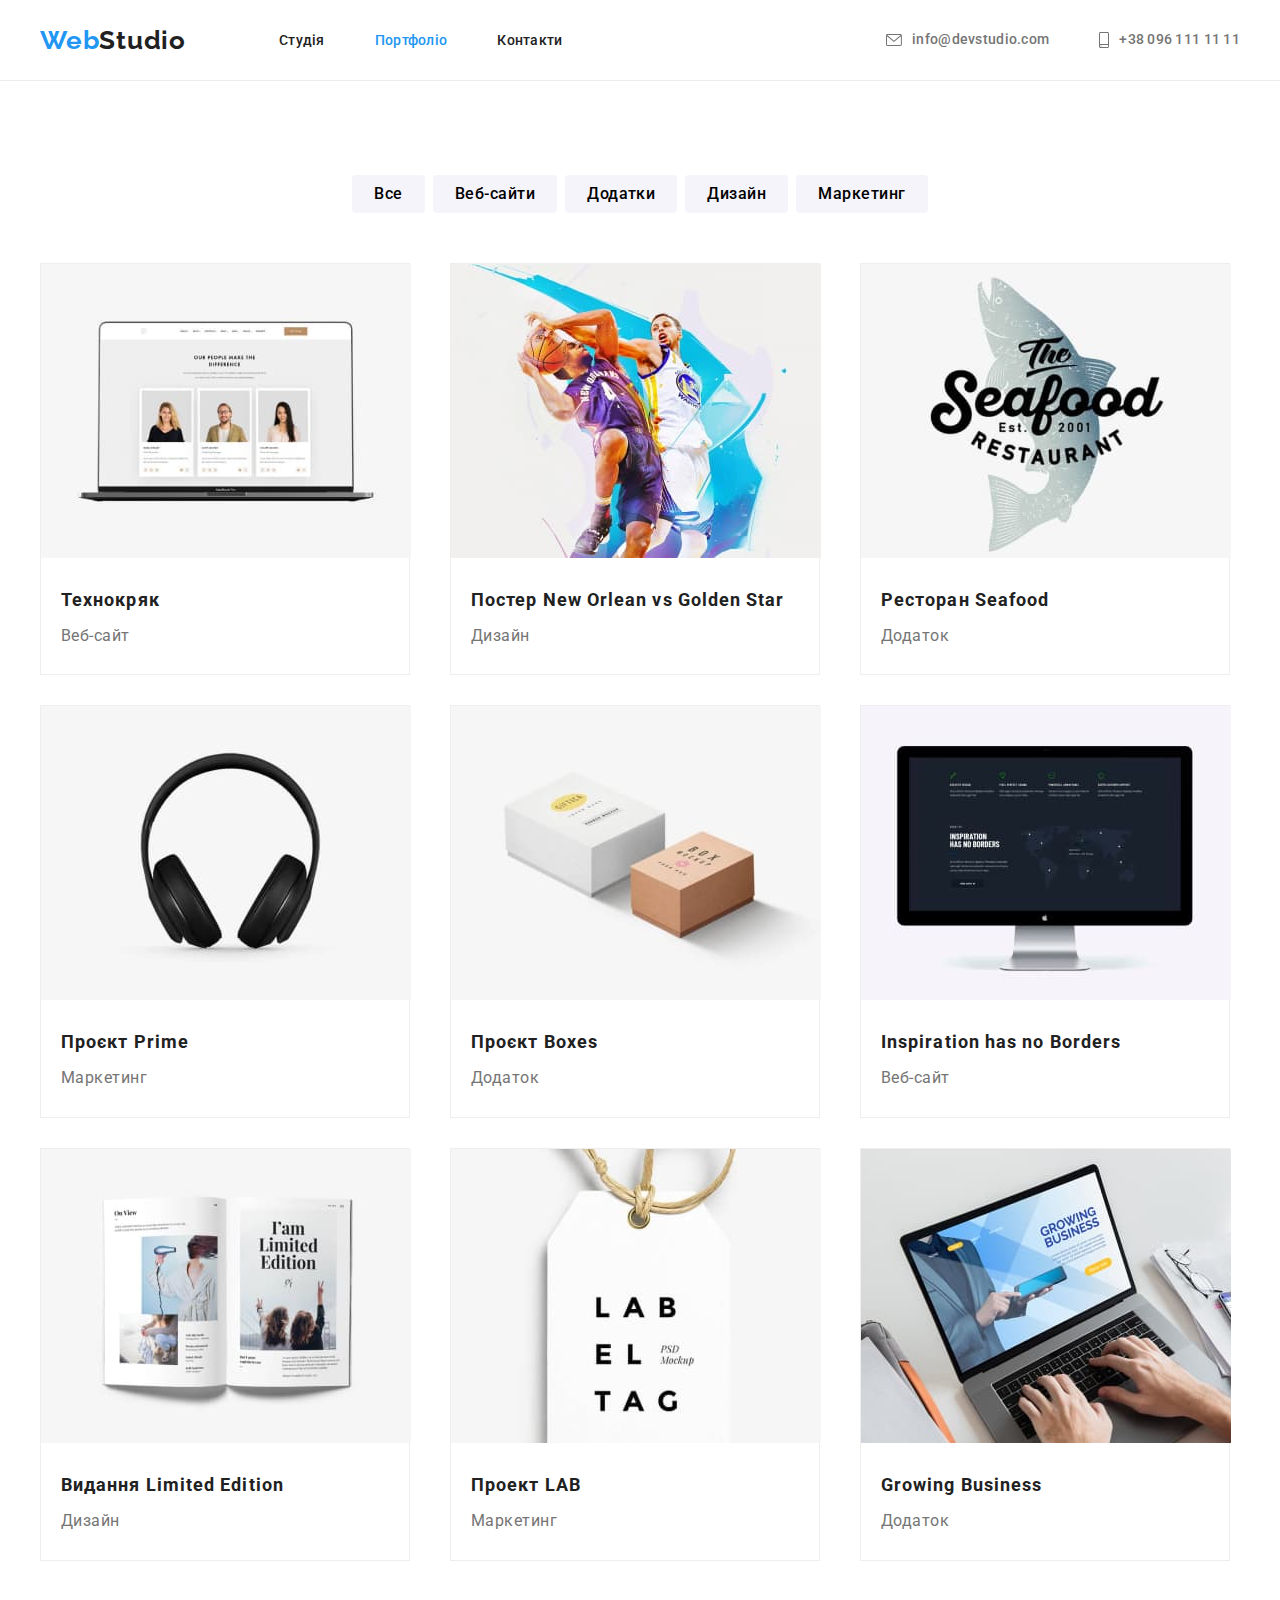
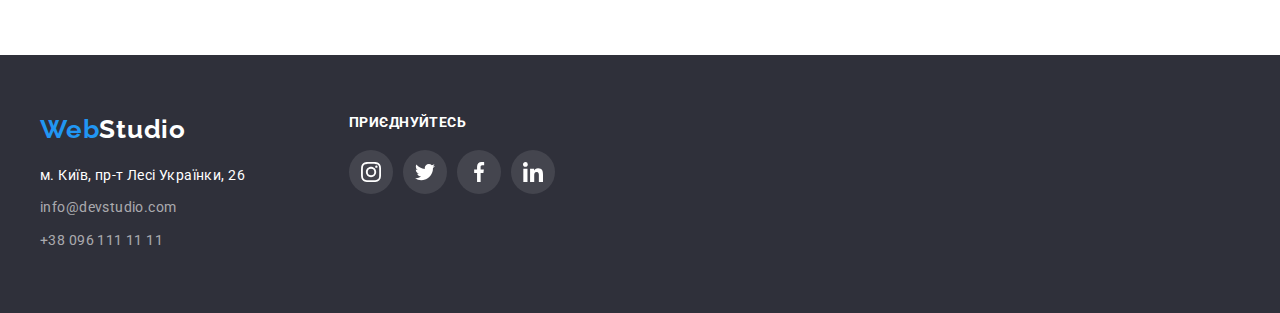
==== portfolio.html @ 3f1c40d0 "Initial commit" ====
<!DOCTYPE html>
<html lang="en">
  <head>
    <meta charset="UTF-8" />
    <meta http-equiv="X-UA-Compatible" content="IE=edge" />
    <meta name="viewport" content="width=device-width, initial-scale=1.0" />
    <link href="/css/styles.css" rel="stylesheet" />

    <title>HTML+CSS Bootcamp</title>

    <link
      rel="stylesheet"
      href="https://cdnjs.cloudflare.com/ajax/libs/modern-normalize/1.0.0/modern-normalize.min.css"
    />

    <link href="/css/styles.css" rel="stylesheet" />
  </head>
  <body>
    <header class="header">
      <div class="container navbar">
        <a href="/" class="logo"><span>Web</span>Studio</a>

        <nav>
          <ul class="nav-list">
            <li class="nav-item">
              <a href="/" class="nav-link">Студія</a>
            </li>
            <li class="nav-item">
              <a href="/portfolio.html" class="nav-link active">Портфоліо</a>
            </li>
            <li class="nav-item">
              <a href="#" class="nav-link">Контакти</a>
            </li>
          </ul>
        </nav>

        <div class="contacts">
          <a href="mailto:info@devstudio.com" class="contacts-link">
            <svg width="16" height="12" class="contacts-icon">
              <use href="/images/icons.svg#icon-envelope"></use>
            </svg>
            info@devstudio.com
          </a>
          <a href="tel:+380961111111" class="contacts-link">
            <svg width="10" height="16" class="contacts-icon">
              <use href="/images/icons.svg#icon-smartphone"></use>
            </svg>
            +38 096 111 11 11
          </a>
        </div>
      </div>
    </header>

    <main>
      <section class="portfolio section">
        <div class="container">
          <ul class="controls-list">
            <li class="controls-item">
              <button class="btn btn-secondary">Все</button>
            </li>
            <li class="controls-item">
              <button class="btn btn-secondary">Веб-сайти</button>
            </li>
            <li class="controls-item">
              <button class="btn btn-secondary">Додатки</button>
            </li>
            <li class="controls-item">
              <button class="btn btn-secondary">Дизайн</button>
            </li>
            <li class="controls-item">
              <button class="btn btn-secondary">Маркетинг</button>
            </li>
          </ul>

          <ul class="project-list">
            <li class="project-item">
              <a href="#" class="project-link">
                <figure>
                  <img
                    src="images/project-01.jpg"
                    alt="Project image"
                    width="370"
                    height="294"
                  />
                  <figcaption>
                    <p class="project-name">Технокряк</p>
                    <p class="project-type">Веб-сайт</p>
                  </figcaption>
                </figure>
              </a>
            </li>
            <li class="project-item">
              <a href="#" class="project-link">
                <figure>
                  <img
                    src="images/project-02.jpg"
                    alt="Project image"
                    width="370"
                    height="294"
                  />
                  <figcaption>
                    <p class="project-name">Постер New Orlean vs Golden Star</p>
                    <p class="project-type">Дизайн</p>
                  </figcaption>
                </figure>
              </a>
            </li>
            <li class="project-item">
              <a href="#" class="project-link">
                <figure>
                  <img
                    src="images/project-03.jpg"
                    alt="Project image"
                    width="370"
                    height="294"
                  />
                  <figcaption>
                    <p class="project-name">Ресторан Seafood</p>
                    <p class="project-type">Додаток</p>
                  </figcaption>
                </figure>
              </a>
            </li>
            <li class="project-item">
              <a href="#" class="project-link">
                <figure>
                  <img
                    src="images/project-04.jpg"
                    alt="Project image"
                    width="370"
                    height="294"
                  />
                  <figcaption>
                    <p class="project-name">Проєкт Prime</p>
                    <p class="project-type">Маркетинг</p>
                  </figcaption>
                </figure>
              </a>
            </li>
            <li class="project-item">
              <a href="#" class="project-link">
                <figure>
                  <img
                    src="images/project-05.jpg"
                    alt="Project image"
                    width="370"
                    height="294"
                  />
                  <figcaption>
                    <p class="project-name">Проєкт Boxes</p>
                    <p class="project-type">Додаток</p>
                  </figcaption>
                </figure>
              </a>
            </li>
            <li class="project-item">
              <a href="#" class="project-link">
                <figure>
                  <img
                    src="images/project-06.jpg"
                    alt="Project image"
                    width="370"
                    height="294"
                  />
                  <figcaption>
                    <p class="project-name">Inspiration has no Borders</p>
                    <p class="project-type">Веб-сайт</p>
                  </figcaption>
                </figure>
              </a>
            </li>
            <li class="project-item">
              <a href="#" class="project-link">
                <figure>
                  <img
                    src="images/project-07.jpg"
                    alt="Project image"
                    width="370"
                    height="294"
                  />
                  <figcaption>
                    <p class="project-name">Видання Limited Edition</p>
                    <p class="project-type">Дизайн</p>
                  </figcaption>
                </figure>
              </a>
            </li>
            <li class="project-item">
              <a href="#" class="project-link">
                <figure>
                  <img
                    src="images/project-08.jpg"
                    alt="Project image"
                    width="370"
                    height="294"
                  />
                  <figcaption>
                    <p class="project-name">Проект LAB</p>
                    <p class="project-type">Маркетинг</p>
                  </figcaption>
                </figure>
              </a>
            </li>
            <li class="project-item">
              <a href="#" class="project-link">
                <figure>
                  <img
                    src="images/project-09.jpg"
                    alt="Project image"
                    width="370"
                    height="294"
                  />
                  <figcaption>
                    <p class="project-name">Growing Business</p>
                    <p class="project-type">Додаток</p>
                  </figcaption>
                </figure>
              </a>
            </li>
          </ul>
        </div>
      </section>
    </main>

    <footer class="footer">
      <div class="container footer-content">
        <div class="contacts-info">
          <a href="/" class="logo"><span>Web</span>Studio</a>
          <address>
            <p class="footer-text">м. Київ, пр-т Лесі Українки, 26</p>
            <a href="mailto:info@devstudio.com" class="footer-link">
              info@devstudio.com
            </a>
            <a href="tel:+380961111111" class="footer-link">
              +38 096 111 11 11
            </a>
          </address>
        </div>

        <div class="social-links">
          <p>Приєднуйтесь</p>
          <ul class="social-links-list">
            <li class="social-links-item">
              <a href="#" class="social-link flex">
                <svg width="20" height="20" class="social-icon">
                  <use href="/images/icons.svg#icon-instagram"></use>
                </svg>
              </a>
            </li>
            <li class="social-links-item">
              <a href="#" class="social-link flex">
                <svg width="20" height="20" class="social-icon">
                  <use href="/images/icons.svg#icon-twitter"></use>
                </svg>
              </a>
            </li>
            <li class="social-links-item">
              <a href="#" class="social-link flex">
                <svg width="20" height="20" class="social-icon">
                  <use href="/images/icons.svg#icon-facebook"></use>
                </svg>
              </a>
            </li>
            <li class="social-links-item">
              <a href="#" class="social-link flex">
                <svg width="20" height="20" class="social-icon">
                  <use href="/images/icons.svg#icon-linkedin"></use>
                </svg>
              </a>
            </li>
          </ul>
        </div>
      </div>
    </footer>
  </body>
</html>
---- css/styles.css ----
@import url("https://fonts.googleapis.com/css2?family=Raleway:wght@700&family=Roboto:wght@400;500;700;900&display=swap");

/* CSS variables */
:root {
  --color-blue: #2196f3;
  --color-dark: #212121;
  --color-grey: #757575;
  --color-white: #ffffff;
}

/* Global styles */
body {
  margin: 0;
  padding: 0;
  color: var(--color-dark);
  font-family: "Roboto", sans-serif;
  font-size: 16px;
  font-weight: 400;
  line-height: 1.1;
  color: var(--color-dark);
}

h1,
h2,
h3,
h4,
h5,
h6,
p,
ul,
figure {
  margin: 0;
}

ul {
  list-style: none;
  padding: 0;
}

img {
  display: block;
}

button {
  padding: 0;
  border: none;
}

a {
  text-decoration: none;
  color: var(--color-dark);
}

a:hover,
a:focus {
  color: var(--color-blue);
}

.container {
  max-width: 1200px;
  margin: 0 auto;
}

.section {
  padding-top: 94px;
  padding-bottom: 94px;
}

.section-title {
  font-size: 36px;
  font-weight: 700;
  text-align: center;
  letter-spacing: 0.03em;
  margin-bottom: 50px;
}

.flex {
  display: flex;
  justify-content: center;
  align-items: center;
}

.btn {
  cursor: pointer;
}

.btn-primary {
  background-color: var(--color-blue);
  color: var(--color-white);
  font-weight: 700;
  line-height: 1.8;
  letter-spacing: 0.06em;
  padding: 10px 32px;
}

.btn-secondary {
  background-color: #f5f4fa;
  font-weight: 500;
  line-height: 1.6;
  letter-spacing: 0.03em;
  padding: 6px 22px;
  border-radius: 4px;
}

.btn-secondary:hover,
.btn-secondary:focus {
  background-color: var(--color-blue);
  color: var(--color-white);
  box-shadow: 0px 3px 1px rgba(0, 0, 0, 0.1), 0px 1px 2px rgba(0, 0, 0, 0.08),
    0px 2px 2px rgba(0, 0, 0, 0.12);
}

/* Project Logo */
.logo {
  font-family: "Raleway", sans-serif;
  font-size: 26px;
  font-weight: 700;
  letter-spacing: 0.03em;
  margin-right: 93px;
}

.logo:hover,
.logo:focus {
  color: var(--color-dark);
}

.logo > span {
  color: var(--color-blue);
}

/* Header */
.header {
  border-bottom: 1px solid #ececec;
}

.navbar {
  display: flex;
  align-items: center;
  height: 80px;
}

.nav-list {
  display: flex;
}

.nav-item:not(:last-child) {
  margin-right: 50px;
}

.nav-link {
  font-size: 14px;
  font-weight: 500;
  letter-spacing: 0.02em;
}

.nav-link:hover,
.nav-link:focus {
  color: var(--color-blue);
}

.nav-link.active {
  color: var(--color-blue);
}

.contacts {
  margin-left: auto;
  display: flex;
}

.contacts-link {
  font-size: 14px;
  font-weight: 500;
  letter-spacing: 0.02em;
  color: var(--color-grey);
  display: flex;
  align-items: center;
}

.contacts-link:not(:last-child) {
  margin-right: 50px;
}

.contacts-link:hover,
.contacts-link:focus {
  color: var(--color-blue);
}

.contacts-icon {
  margin-right: 10px;
  fill: var(--color-grey);
}

.contacts-link:hover .contacts-icon,
.contacts-link:focus .contacts-icon {
  fill: var(--color-blue);
}

/* Main section */
.main {
  background-color: #2f303a;
  background: linear-gradient(rgba(47, 48, 58, 0.4), rgba(47, 48, 58, 0.4)),
    url("/images/main-background.jpg");
  background-size: cover;
  background-repeat: no-repeat;
  padding: 200px 15px;
  text-align: center;
}

.main h1 {
  font-size: 44px;
  font-weight: 900;
  line-height: 1.3;
  letter-spacing: 0.06em;
  color: var(--color-white);
  text-transform: uppercase;
  max-width: 696px;
  margin: 0 auto 30px;
}

/* Features section */
.feature-list {
  display: flex;
}

.feature-item {
  max-width: 270px;
}

.feature-item:not(:last-child) {
  margin-right: 30px;
}

.feature-header {
  width: 100%;
  height: 120px;
  background-color: #f5f4fa;
  border-radius: 4px;
  margin-bottom: 30px;
}

.feature-icon {
  width: auto;
}

.feature-title {
  font-size: 14px;
  font-weight: 700;
  letter-spacing: 0.03em;
  text-transform: uppercase;
  margin-bottom: 10px;
}

.feature-text {
  font-size: 14px;
  line-height: 1.7;
  letter-spacing: 0.03em;
  color: var(--color-grey);
}

/* About-us section */
.about-us.section {
  padding-top: 0;
}

.gallery-list {
  display: flex;
}

.gallery-item:not(:last-child) {
  margin-right: 30px;
}

/* Team section */
.team {
  background-color: #f5f4fa;
}

.team-list {
  display: flex;
}

.team-item:not(:last-child) {
  margin-right: 30px;
}

.team-item {
  box-shadow: 0px 1px 3px rgba(0, 0, 0, 0.12), 0px 1px 1px rgba(0, 0, 0, 0.14),
    0px 2px 1px rgba(0, 0, 0, 0.2);
  border-radius: 0 0 4px 4px;
}

.team-item figcaption {
  padding: 30px 15px;
  background-color: var(--color-white);
  border-radius: 0 0 4px 4px;
}

.team-name {
  font-weight: 500;
  text-align: center;
  letter-spacing: 0.03em;
  margin-bottom: 10px;
}

.team-role {
  color: var(--color-grey);
  text-align: center;
  letter-spacing: 0.03em;
  margin-bottom: 16px;
}

/* Clients section */
.clients-list {
  display: flex;
}

.clients-item:not(:last-child) {
  margin-right: 30px;
}

.clients-data {
  width: 170px;
  height: 92px;
  border: 1px solid #afb1b8;
  border-radius: 4px;
}

.clients-icon {
  fill: #afb1b8;
}

.clients-data:hover,
.clients-data:focus {
  border-color: var(--color-blue);
}

.clients-data:hover .clients-icon,
.clients-data:focus .clients-icon {
  fill: var(--color-blue);
}

/* Portfolio section */
.controls-list {
  display: flex;
  justify-content: center;
  margin-bottom: 50px;
}

.controls-item:not(:last-child) {
  margin-right: 8px;
}

.project-list {
  display: grid;
  gap: 30px;
  grid-template-columns: repeat(3, 1fr);
}

.project-item {
  border: 1px solid #eeeeee;
}

.project-link:hover figure,
.project-link:focus figure {
  overflow: hidden;
  box-shadow: 0px 1px 1px rgba(0, 0, 0, 0.12), 0px 4px 4px rgba(0, 0, 0, 0.06),
    1px 4px 6px rgba(0, 0, 0, 0.16);
}

.project-link:hover,
.project-link:focus {
  color: var(--color-dark);
}

.project-item {
  max-width: 370px;
}

.project-item figcaption {
  padding: 24px 20px;
}

.project-name {
  font-size: 18px;
  font-weight: 700;
  line-height: 2;
  letter-spacing: 0.06em;
  margin-bottom: 4px;
}

.project-type {
  line-height: 1.8;
  color: var(--color-grey);
  letter-spacing: 0.03em;
}

/* Social links */
.social-links-list {
  display: flex;
  justify-content: center;
}

.social-links-item:not(:last-child) {
  margin-right: 10px;
}

.social-link {
  background-color: transparent;
  width: 44px;
  height: 44px;
  border-radius: 50%;
  padding: 12px;
}

.social-link:hover,
.social-link:focus {
  background-color: var(--color-blue);
}

.social-icon {
  fill: #afb1b8;
}

.social-link:hover .social-icon,
.social-link:focus .social-icon {
  fill: var(--color-white);
}

/* Footer */
.footer {
  background-color: #2f303a;
  padding: 60px 15px;
}

.footer-content {
  display: flex;
}

.footer .logo,
.footer .logo:hover,
.footer .logo:focus {
  color: var(--color-white);
}

.footer address {
  font-style: normal;
}

.footer-text {
  font-size: 14px;
  line-height: 1.7;
  color: var(--color-white);
  letter-spacing: 0.03em;
  margin-top: 20px;
}

.footer-text,
.footer-link:not(:last-child) {
  margin-bottom: 9px;
}

.footer address {
  display: flex;
  flex-direction: column;
  max-width: 231px;
}

.footer-link {
  width: 100%;
  font-size: 14px;
  line-height: 1.7;
  letter-spacing: 0.03em;
  color: rgba(255, 255, 255, 0.6);
}

.footer-link:hover,
.footer-link:focus {
  color: var(--color-white);
}

.footer .contacts-info {
  margin-right: 70px;
}

.footer .social-links p {
  font-size: 14px;
  font-weight: 700;
  letter-spacing: 0.03em;
  text-transform: uppercase;
  margin-bottom: 20px;
  color: var(--color-white);
}

.footer .social-link {
  background-color: rgba(255, 255, 255, 0.1);
}

.footer .social-link:hover,
.footer .social-link:focus {
  background-color: var(--color-blue);
}

.footer .social-icon {
  fill: var(--color-white);
}
---- css/styles.css ----
@import url("https://fonts.googleapis.com/css2?family=Raleway:wght@700&family=Roboto:wght@400;500;700;900&display=swap");

/* CSS variables */
:root {
  --color-blue: #2196f3;
  --color-dark: #212121;
  --color-grey: #757575;
  --color-white: #ffffff;
}

/* Global styles */
body {
  margin: 0;
  padding: 0;
  color: var(--color-dark);
  font-family: "Roboto", sans-serif;
  font-size: 16px;
  font-weight: 400;
  line-height: 1.1;
  color: var(--color-dark);
}

h1,
h2,
h3,
h4,
h5,
h6,
p,
ul,
figure {
  margin: 0;
}

ul {
  list-style: none;
  padding: 0;
}

img {
  display: block;
}

button {
  padding: 0;
  border: none;
}

a {
  text-decoration: none;
  color: var(--color-dark);
}

a:hover,
a:focus {
  color: var(--color-blue);
}

.container {
  max-width: 1200px;
  margin: 0 auto;
}

.section {
  padding-top: 94px;
  padding-bottom: 94px;
}

.section-title {
  font-size: 36px;
  font-weight: 700;
  text-align: center;
  letter-spacing: 0.03em;
  margin-bottom: 50px;
}

.flex {
  display: flex;
  justify-content: center;
  align-items: center;
}

.btn {
  cursor: pointer;
}

.btn-primary {
  background-color: var(--color-blue);
  color: var(--color-white);
  font-weight: 700;
  line-height: 1.8;
  letter-spacing: 0.06em;
  padding: 10px 32px;
}

.btn-secondary {
  background-color: #f5f4fa;
  font-weight: 500;
  line-height: 1.6;
  letter-spacing: 0.03em;
  padding: 6px 22px;
  border-radius: 4px;
}

.btn-secondary:hover,
.btn-secondary:focus {
  background-color: var(--color-blue);
  color: var(--color-white);
  box-shadow: 0px 3px 1px rgba(0, 0, 0, 0.1), 0px 1px 2px rgba(0, 0, 0, 0.08),
    0px 2px 2px rgba(0, 0, 0, 0.12);
}

/* Project Logo */
.logo {
  font-family: "Raleway", sans-serif;
  font-size: 26px;
  font-weight: 700;
  letter-spacing: 0.03em;
  margin-right: 93px;
}

.logo:hover,
.logo:focus {
  color: var(--color-dark);
}

.logo > span {
  color: var(--color-blue);
}

/* Header */
.header {
  border-bottom: 1px solid #ececec;
}

.navbar {
  display: flex;
  align-items: center;
  height: 80px;
}

.nav-list {
  display: flex;
}

.nav-item:not(:last-child) {
  margin-right: 50px;
}

.nav-link {
  font-size: 14px;
  font-weight: 500;
  letter-spacing: 0.02em;
}

.nav-link:hover,
.nav-link:focus {
  color: var(--color-blue);
}

.nav-link.active {
  color: var(--color-blue);
}

.contacts {
  margin-left: auto;
  display: flex;
}

.contacts-link {
  font-size: 14px;
  font-weight: 500;
  letter-spacing: 0.02em;
  color: var(--color-grey);
  display: flex;
  align-items: center;
}

.contacts-link:not(:last-child) {
  margin-right: 50px;
}

.contacts-link:hover,
.contacts-link:focus {
  color: var(--color-blue);
}

.contacts-icon {
  margin-right: 10px;
  fill: var(--color-grey);
}

.contacts-link:hover .contacts-icon,
.contacts-link:focus .contacts-icon {
  fill: var(--color-blue);
}

/* Main section */
.main {
  background-color: #2f303a;
  background: linear-gradient(rgba(47, 48, 58, 0.4), rgba(47, 48, 58, 0.4)),
    url("/images/main-background.jpg");
  background-size: cover;
  background-repeat: no-repeat;
  padding: 200px 15px;
  text-align: center;
}

.main h1 {
  font-size: 44px;
  font-weight: 900;
  line-height: 1.3;
  letter-spacing: 0.06em;
  color: var(--color-white);
  text-transform: uppercase;
  max-width: 696px;
  margin: 0 auto 30px;
}

/* Features section */
.feature-list {
  display: flex;
}

.feature-item {
  max-width: 270px;
}

.feature-item:not(:last-child) {
  margin-right: 30px;
}

.feature-header {
  width: 100%;
  height: 120px;
  background-color: #f5f4fa;
  border-radius: 4px;
  margin-bottom: 30px;
}

.feature-icon {
  width: auto;
}

.feature-title {
  font-size: 14px;
  font-weight: 700;
  letter-spacing: 0.03em;
  text-transform: uppercase;
  margin-bottom: 10px;
}

.feature-text {
  font-size: 14px;
  line-height: 1.7;
  letter-spacing: 0.03em;
  color: var(--color-grey);
}

/* About-us section */
.about-us.section {
  padding-top: 0;
}

.gallery-list {
  display: flex;
}

.gallery-item:not(:last-child) {
  margin-right: 30px;
}

/* Team section */
.team {
  background-color: #f5f4fa;
}

.team-list {
  display: flex;
}

.team-item:not(:last-child) {
  margin-right: 30px;
}

.team-item {
  box-shadow: 0px 1px 3px rgba(0, 0, 0, 0.12), 0px 1px 1px rgba(0, 0, 0, 0.14),
    0px 2px 1px rgba(0, 0, 0, 0.2);
  border-radius: 0 0 4px 4px;
}

.team-item figcaption {
  padding: 30px 15px;
  background-color: var(--color-white);
  border-radius: 0 0 4px 4px;
}

.team-name {
  font-weight: 500;
  text-align: center;
  letter-spacing: 0.03em;
  margin-bottom: 10px;
}

.team-role {
  color: var(--color-grey);
  text-align: center;
  letter-spacing: 0.03em;
  margin-bottom: 16px;
}

/* Clients section */
.clients-list {
  display: flex;
}

.clients-item:not(:last-child) {
  margin-right: 30px;
}

.clients-data {
  width: 170px;
  height: 92px;
  border: 1px solid #afb1b8;
  border-radius: 4px;
}

.clients-icon {
  fill: #afb1b8;
}

.clients-data:hover,
.clients-data:focus {
  border-color: var(--color-blue);
}

.clients-data:hover .clients-icon,
.clients-data:focus .clients-icon {
  fill: var(--color-blue);
}

/* Portfolio section */
.controls-list {
  display: flex;
  justify-content: center;
  margin-bottom: 50px;
}

.controls-item:not(:last-child) {
  margin-right: 8px;
}

.project-list {
  display: grid;
  gap: 30px;
  grid-template-columns: repeat(3, 1fr);
}

.project-item {
  border: 1px solid #eeeeee;
}

.project-link:hover figure,
.project-link:focus figure {
  overflow: hidden;
  box-shadow: 0px 1px 1px rgba(0, 0, 0, 0.12), 0px 4px 4px rgba(0, 0, 0, 0.06),
    1px 4px 6px rgba(0, 0, 0, 0.16);
}

.project-link:hover,
.project-link:focus {
  color: var(--color-dark);
}

.project-item {
  max-width: 370px;
}

.project-item figcaption {
  padding: 24px 20px;
}

.project-name {
  font-size: 18px;
  font-weight: 700;
  line-height: 2;
  letter-spacing: 0.06em;
  margin-bottom: 4px;
}

.project-type {
  line-height: 1.8;
  color: var(--color-grey);
  letter-spacing: 0.03em;
}

/* Social links */
.social-links-list {
  display: flex;
  justify-content: center;
}

.social-links-item:not(:last-child) {
  margin-right: 10px;
}

.social-link {
  background-color: transparent;
  width: 44px;
  height: 44px;
  border-radius: 50%;
  padding: 12px;
}

.social-link:hover,
.social-link:focus {
  background-color: var(--color-blue);
}

.social-icon {
  fill: #afb1b8;
}

.social-link:hover .social-icon,
.social-link:focus .social-icon {
  fill: var(--color-white);
}

/* Footer */
.footer {
  background-color: #2f303a;
  padding: 60px 15px;
}

.footer-content {
  display: flex;
}

.footer .logo,
.footer .logo:hover,
.footer .logo:focus {
  color: var(--color-white);
}

.footer address {
  font-style: normal;
}

.footer-text {
  font-size: 14px;
  line-height: 1.7;
  color: var(--color-white);
  letter-spacing: 0.03em;
  margin-top: 20px;
}

.footer-text,
.footer-link:not(:last-child) {
  margin-bottom: 9px;
}

.footer address {
  display: flex;
  flex-direction: column;
  max-width: 231px;
}

.footer-link {
  width: 100%;
  font-size: 14px;
  line-height: 1.7;
  letter-spacing: 0.03em;
  color: rgba(255, 255, 255, 0.6);
}

.footer-link:hover,
.footer-link:focus {
  color: var(--color-white);
}

.footer .contacts-info {
  margin-right: 70px;
}

.footer .social-links p {
  font-size: 14px;
  font-weight: 700;
  letter-spacing: 0.03em;
  text-transform: uppercase;
  margin-bottom: 20px;
  color: var(--color-white);
}

.footer .social-link {
  background-color: rgba(255, 255, 255, 0.1);
}

.footer .social-link:hover,
.footer .social-link:focus {
  background-color: var(--color-blue);
}

.footer .social-icon {
  fill: var(--color-white);
}
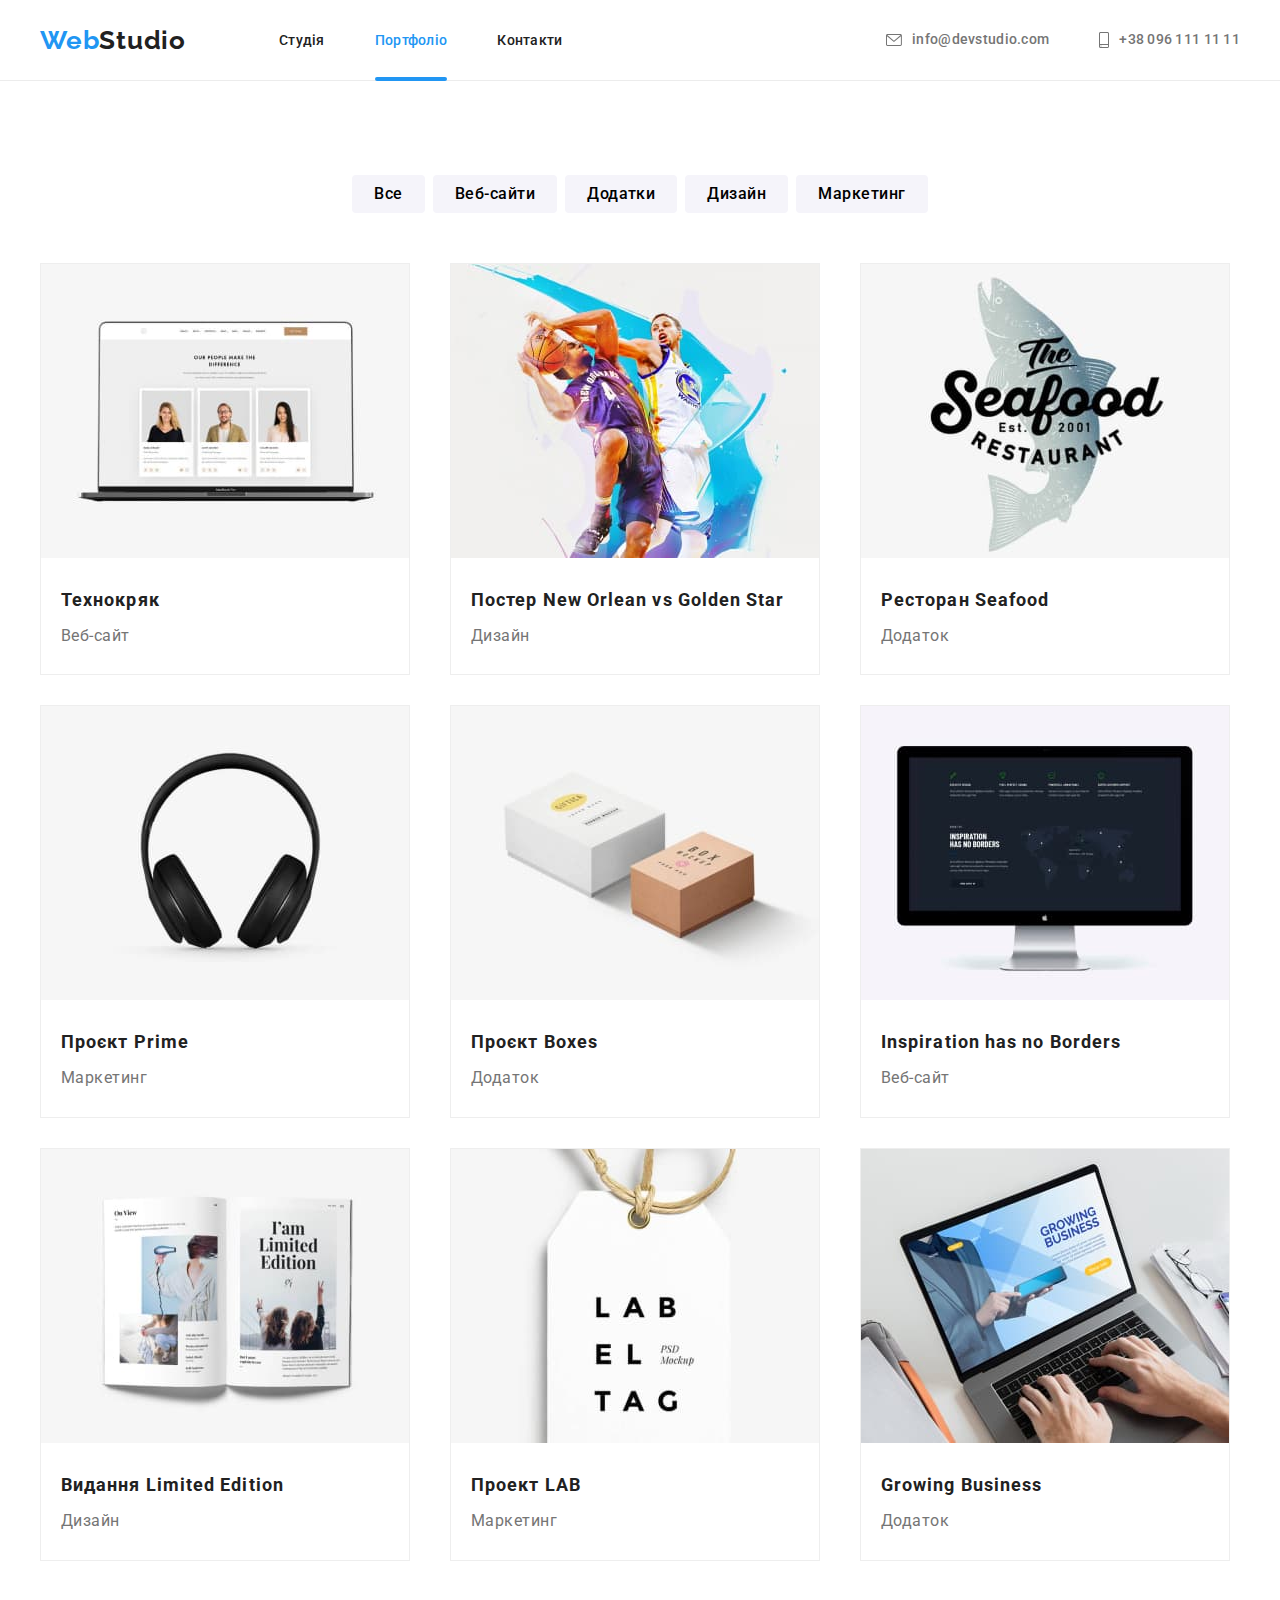
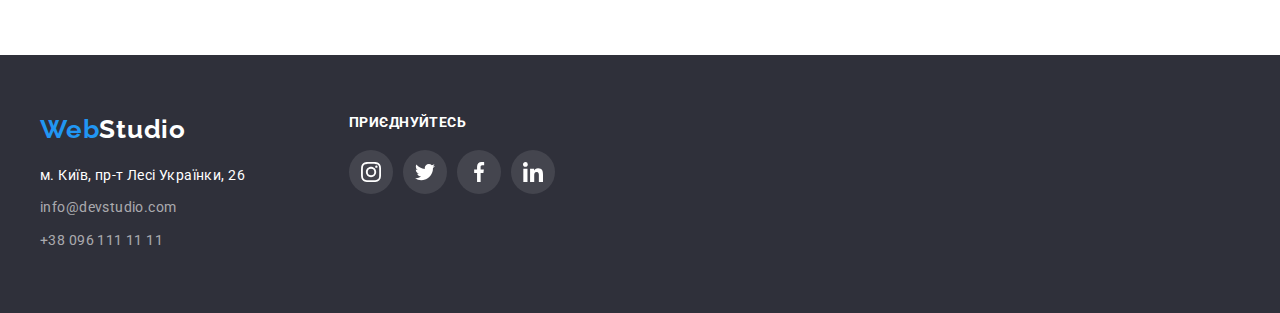
==== commit 22e33366: "Fix initial commit" ====
--- a/portfolio.html
+++ b/portfolio.html
@@ -75,146 +75,191 @@
           <ul class="project-list">
             <li class="project-item">
               <a href="#" class="project-link">
-                <figure>
+                <div class="project-container">
                   <img
                     src="images/project-01.jpg"
                     alt="Project image"
                     width="370"
                     height="294"
                   />
-                  <figcaption>
-                    <p class="project-name">Технокряк</p>
-                    <p class="project-type">Веб-сайт</p>
-                  </figcaption>
-                </figure>
-              </a>
-            </li>
-            <li class="project-item">
-              <a href="#" class="project-link">
-                <figure>
+                  <div class="project-text">
+                    Ресурс пропонує комплексні пропозиції з різним рівнем
+                    функціоналу та сервісів. Все це дозволить відвідувачу
+                    отримати вичерпні відомості про компанію чи приватну особу.
+                  </div>
+                </div>
+                <div class="project-info">
+                  <p class="project-name">Технокряк</p>
+                  <p class="project-type">Веб-сайт</p>
+                </div>
+              </a>
+            </li>
+            <li class="project-item">
+              <a href="#" class="project-link">
+                <div class="project-container">
                   <img
                     src="images/project-02.jpg"
                     alt="Project image"
                     width="370"
                     height="294"
                   />
-                  <figcaption>
-                    <p class="project-name">Постер New Orlean vs Golden Star</p>
-                    <p class="project-type">Дизайн</p>
-                  </figcaption>
-                </figure>
-              </a>
-            </li>
-            <li class="project-item">
-              <a href="#" class="project-link">
-                <figure>
+                  <div class="project-text">
+                    Ресурс пропонує комплексні пропозиції з різним рівнем
+                    функціоналу та сервісів. Все це дозволить відвідувачу
+                    отримати вичерпні відомості про компанію чи приватну особу.
+                  </div>
+                </div>
+                <div class="project-info">
+                  <p class="project-name">Постер New Orlean vs Golden Star</p>
+                  <p class="project-type">Дизайн</p>
+                </div>
+              </a>
+            </li>
+            <li class="project-item">
+              <a href="#" class="project-link">
+                <div class="project-container">
                   <img
                     src="images/project-03.jpg"
                     alt="Project image"
                     width="370"
                     height="294"
                   />
-                  <figcaption>
-                    <p class="project-name">Ресторан Seafood</p>
-                    <p class="project-type">Додаток</p>
-                  </figcaption>
-                </figure>
-              </a>
-            </li>
-            <li class="project-item">
-              <a href="#" class="project-link">
-                <figure>
+                  <div class="project-text">
+                    Ресурс пропонує комплексні пропозиції з різним рівнем
+                    функціоналу та сервісів. Все це дозволить відвідувачу
+                    отримати вичерпні відомості про компанію чи приватну особу.
+                  </div>
+                </div>
+                <div class="project-info">
+                  <p class="project-name">Ресторан Seafood</p>
+                  <p class="project-type">Додаток</p>
+                </div>
+              </a>
+            </li>
+            <li class="project-item">
+              <a href="#" class="project-link">
+                <div class="project-container">
                   <img
                     src="images/project-04.jpg"
                     alt="Project image"
                     width="370"
                     height="294"
                   />
-                  <figcaption>
-                    <p class="project-name">Проєкт Prime</p>
-                    <p class="project-type">Маркетинг</p>
-                  </figcaption>
-                </figure>
-              </a>
-            </li>
-            <li class="project-item">
-              <a href="#" class="project-link">
-                <figure>
+                  <div class="project-text">
+                    Ресурс пропонує комплексні пропозиції з різним рівнем
+                    функціоналу та сервісів. Все це дозволить відвідувачу
+                    отримати вичерпні відомості про компанію чи приватну особу.
+                  </div>
+                </div>
+                <div class="project-info">
+                  <p class="project-name">Проєкт Prime</p>
+                  <p class="project-type">Маркетинг</p>
+                </div>
+              </a>
+            </li>
+            <li class="project-item">
+              <a href="#" class="project-link">
+                <div class="project-container">
                   <img
                     src="images/project-05.jpg"
                     alt="Project image"
                     width="370"
                     height="294"
                   />
-                  <figcaption>
-                    <p class="project-name">Проєкт Boxes</p>
-                    <p class="project-type">Додаток</p>
-                  </figcaption>
-                </figure>
-              </a>
-            </li>
-            <li class="project-item">
-              <a href="#" class="project-link">
-                <figure>
+                  <div class="project-text">
+                    Ресурс пропонує комплексні пропозиції з різним рівнем
+                    функціоналу та сервісів. Все це дозволить відвідувачу
+                    отримати вичерпні відомості про компанію чи приватну особу.
+                  </div>
+                </div>
+                <div class="project-info">
+                  <p class="project-name">Проєкт Boxes</p>
+                  <p class="project-type">Додаток</p>
+                </div>
+              </a>
+            </li>
+            <li class="project-item">
+              <a href="#" class="project-link">
+                <div class="project-container">
                   <img
                     src="images/project-06.jpg"
                     alt="Project image"
                     width="370"
                     height="294"
                   />
-                  <figcaption>
-                    <p class="project-name">Inspiration has no Borders</p>
-                    <p class="project-type">Веб-сайт</p>
-                  </figcaption>
-                </figure>
-              </a>
-            </li>
-            <li class="project-item">
-              <a href="#" class="project-link">
-                <figure>
+                  <div class="project-text">
+                    Ресурс пропонує комплексні пропозиції з різним рівнем
+                    функціоналу та сервісів. Все це дозволить відвідувачу
+                    отримати вичерпні відомості про компанію чи приватну особу.
+                  </div>
+                </div>
+                <div class="project-info">
+                  <p class="project-name">Inspiration has no Borders</p>
+                  <p class="project-type">Веб-сайт</p>
+                </div>
+              </a>
+            </li>
+            <li class="project-item">
+              <a href="#" class="project-link">
+                <div class="project-container">
                   <img
                     src="images/project-07.jpg"
                     alt="Project image"
                     width="370"
                     height="294"
                   />
-                  <figcaption>
-                    <p class="project-name">Видання Limited Edition</p>
-                    <p class="project-type">Дизайн</p>
-                  </figcaption>
-                </figure>
-              </a>
-            </li>
-            <li class="project-item">
-              <a href="#" class="project-link">
-                <figure>
+                  <div class="project-text">
+                    Ресурс пропонує комплексні пропозиції з різним рівнем
+                    функціоналу та сервісів. Все це дозволить відвідувачу
+                    отримати вичерпні відомості про компанію чи приватну особу.
+                  </div>
+                </div>
+                <div class="project-info">
+                  <p class="project-name">Видання Limited Edition</p>
+                  <p class="project-type">Дизайн</p>
+                </div>
+              </a>
+            </li>
+            <li class="project-item">
+              <a href="#" class="project-link">
+                <div class="project-container">
                   <img
                     src="images/project-08.jpg"
                     alt="Project image"
                     width="370"
                     height="294"
                   />
-                  <figcaption>
-                    <p class="project-name">Проект LAB</p>
-                    <p class="project-type">Маркетинг</p>
-                  </figcaption>
-                </figure>
-              </a>
-            </li>
-            <li class="project-item">
-              <a href="#" class="project-link">
-                <figure>
+                  <div class="project-text">
+                    Ресурс пропонує комплексні пропозиції з різним рівнем
+                    функціоналу та сервісів. Все це дозволить відвідувачу
+                    отримати вичерпні відомості про компанію чи приватну особу.
+                  </div>
+                </div>
+                <div class="project-info">
+                  <p class="project-name">Проект LAB</p>
+                  <p class="project-type">Маркетинг</p>
+                </div>
+              </a>
+            </li>
+            <li class="project-item">
+              <a href="#" class="project-link">
+                <div class="project-container">
                   <img
                     src="images/project-09.jpg"
                     alt="Project image"
                     width="370"
                     height="294"
                   />
-                  <figcaption>
-                    <p class="project-name">Growing Business</p>
-                    <p class="project-type">Додаток</p>
-                  </figcaption>
-                </figure>
+                  <div class="project-text">
+                    Ресурс пропонує комплексні пропозиції з різним рівнем
+                    функціоналу та сервісів. Все це дозволить відвідувачу
+                    отримати вичерпні відомості про компанію чи приватну особу.
+                  </div>
+                </div>
+                <div class="project-info">
+                  <p class="project-name">Growing Business</p>
+                  <p class="project-type">Додаток</p>
+                </div>
               </a>
             </li>
           </ul>
--- a/css/styles.css
+++ b/css/styles.css
@@ -82,6 +82,8 @@
 
 .btn {
   cursor: pointer;
+  transition-property: background-color, color;
+  transition: 250ms cubic-bezier(0.4, 0, 0.2, 1);
 }
 
 .btn-primary {
@@ -143,6 +145,10 @@
   display: flex;
 }
 
+.nav-item {
+  position: relative;
+}
+
 .nav-item:not(:last-child) {
   margin-right: 50px;
 }
@@ -151,6 +157,7 @@
   font-size: 14px;
   font-weight: 500;
   letter-spacing: 0.02em;
+  transition: color 250ms cubic-bezier(0.4, 0, 0.2, 1);
 }
 
 .nav-link:hover,
@@ -162,6 +169,17 @@
   color: var(--color-blue);
 }
 
+.nav-item .active::after {
+  content: "";
+  display: block;
+  position: absolute;
+  bottom: -32px;
+  width: 100%;
+  height: 4px;
+  border-radius: 2px;
+  background-color: var(--color-blue);
+}
+
 .contacts {
   margin-left: auto;
   display: flex;
@@ -174,6 +192,7 @@
   color: var(--color-grey);
   display: flex;
   align-items: center;
+  transition: color 250ms cubic-bezier(0.4, 0, 0.2, 1);
 }
 
 .contacts-link:not(:last-child) {
@@ -188,6 +207,7 @@
 .contacts-icon {
   margin-right: 10px;
   fill: var(--color-grey);
+  transition: fill 250ms cubic-bezier(0.4, 0, 0.2, 1);
 }
 
 .contacts-link:hover .contacts-icon,
@@ -266,8 +286,26 @@
   display: flex;
 }
 
+.gallery-item {
+  position: relative;
+}
+
 .gallery-item:not(:last-child) {
   margin-right: 30px;
+}
+
+.gallery-text {
+  position: absolute;
+  bottom: 0;
+  padding: 27px 15px;
+  width: 100%;
+  font-size: 14px;
+  font-weight: 700;
+  letter-spacing: 0.03em;
+  text-align: center;
+  text-transform: uppercase;
+  background-color: rgba(47, 48, 58, 0.8);
+  color: var(--color-white);
 }
 
 /* Team section */
@@ -318,24 +356,26 @@
   margin-right: 30px;
 }
 
-.clients-data {
+.clients-link {
   width: 170px;
   height: 92px;
   border: 1px solid #afb1b8;
   border-radius: 4px;
+  transition: border-color 250ms cubic-bezier(0.4, 0, 0.2, 1);
 }
 
 .clients-icon {
   fill: #afb1b8;
-}
-
-.clients-data:hover,
-.clients-data:focus {
+  transition: fill 250ms cubic-bezier(0.4, 0, 0.2, 1);
+}
+
+.clients-link:hover,
+.clients-link:focus {
   border-color: var(--color-blue);
 }
 
-.clients-data:hover .clients-icon,
-.clients-data:focus .clients-icon {
+.clients-link:hover .clients-icon,
+.clients-link:focus .clients-icon {
   fill: var(--color-blue);
 }
 
@@ -358,6 +398,7 @@
 
 .project-item {
   border: 1px solid #eeeeee;
+  max-width: 370px;
 }
 
 .project-link:hover figure,
@@ -372,11 +413,7 @@
   color: var(--color-dark);
 }
 
-.project-item {
-  max-width: 370px;
-}
-
-.project-item figcaption {
+.project-info {
   padding: 24px 20px;
 }
 
@@ -394,6 +431,31 @@
   letter-spacing: 0.03em;
 }
 
+.project-container {
+  position: relative;
+  overflow: hidden;
+}
+
+.project-text {
+  padding: 66px 24px;
+  position: absolute;
+  top: 0;
+  left: 0;
+  width: 100%;
+  transform: translateY(100%);
+  background-color: rgba(33, 150, 243, 0.9);
+  color: var(--color-white);
+  font-size: 18px;
+  line-height: 1.5;
+  letter-spacing: 0.03em;
+  transition: transform 250ms cubic-bezier(0.4, 0, 0.2, 1);
+}
+
+.project-link:hover .project-text,
+.project-link:focus .project-text {
+  transform: translateY(0%);
+}
+
 /* Social links */
 .social-links-list {
   display: flex;
@@ -410,6 +472,7 @@
   height: 44px;
   border-radius: 50%;
   padding: 12px;
+  transition: background-color 250ms cubic-bezier(0.4, 0, 0.2, 1);
 }
 
 .social-link:hover,
@@ -419,11 +482,58 @@
 
 .social-icon {
   fill: #afb1b8;
+  transition: fill 250ms cubic-bezier(0.4, 0, 0.2, 1);
 }
 
 .social-link:hover .social-icon,
 .social-link:focus .social-icon {
   fill: var(--color-white);
+}
+
+/* Modal window */
+.backdrop {
+  position: fixed;
+  top: 0;
+  left: 0;
+  width: 100%;
+  height: 100%;
+  background-color: rgba(0, 0, 0, 0.2);
+  opacity: 1;
+  transition: opacity 250ms cubic-bezier(0.4, 0, 0.2, 1);
+}
+
+.modal {
+  position: absolute;
+  top: 50%;
+  left: 50%;
+  width: 528px;
+  min-height: 581px;
+  transform: translate(-50%, -50%);
+  background-color: var(--color-white);
+  border-radius: 4px;
+  box-shadow: 0px 1px 3px rgba(0, 0, 0, 0.12), 0px 1px 1px rgba(0, 0, 0, 0.14),
+    0px 2px 1px rgba(0, 0, 0, 0.2);
+}
+
+.close-btn {
+  display: flex;
+  align-items: center;
+  justify-content: center;
+  position: absolute;
+  top: 8px;
+  right: 8px;
+  width: 30px;
+  height: 30px;
+  border: 1px solid rgba(0, 0, 0, 0.1);
+  border-radius: 50%;
+  background-color: var(--third-color);
+  cursor: pointer;
+}
+
+.is-hidden {
+  opacity: 0;
+  visibility: 0;
+  pointer-events: none;
 }
 
 /* Footer */
@@ -471,6 +581,7 @@
   line-height: 1.7;
   letter-spacing: 0.03em;
   color: rgba(255, 255, 255, 0.6);
+  transition: color 250ms cubic-bezier(0.4, 0, 0.2, 1);
 }
 
 .footer-link:hover,
--- a/css/styles.css
+++ b/css/styles.css
@@ -82,6 +82,8 @@
 
 .btn {
   cursor: pointer;
+  transition-property: background-color, color;
+  transition: 250ms cubic-bezier(0.4, 0, 0.2, 1);
 }
 
 .btn-primary {
@@ -143,6 +145,10 @@
   display: flex;
 }
 
+.nav-item {
+  position: relative;
+}
+
 .nav-item:not(:last-child) {
   margin-right: 50px;
 }
@@ -151,6 +157,7 @@
   font-size: 14px;
   font-weight: 500;
   letter-spacing: 0.02em;
+  transition: color 250ms cubic-bezier(0.4, 0, 0.2, 1);
 }
 
 .nav-link:hover,
@@ -162,6 +169,17 @@
   color: var(--color-blue);
 }
 
+.nav-item .active::after {
+  content: "";
+  display: block;
+  position: absolute;
+  bottom: -32px;
+  width: 100%;
+  height: 4px;
+  border-radius: 2px;
+  background-color: var(--color-blue);
+}
+
 .contacts {
   margin-left: auto;
   display: flex;
@@ -174,6 +192,7 @@
   color: var(--color-grey);
   display: flex;
   align-items: center;
+  transition: color 250ms cubic-bezier(0.4, 0, 0.2, 1);
 }
 
 .contacts-link:not(:last-child) {
@@ -188,6 +207,7 @@
 .contacts-icon {
   margin-right: 10px;
   fill: var(--color-grey);
+  transition: fill 250ms cubic-bezier(0.4, 0, 0.2, 1);
 }
 
 .contacts-link:hover .contacts-icon,
@@ -266,8 +286,26 @@
   display: flex;
 }
 
+.gallery-item {
+  position: relative;
+}
+
 .gallery-item:not(:last-child) {
   margin-right: 30px;
+}
+
+.gallery-text {
+  position: absolute;
+  bottom: 0;
+  padding: 27px 15px;
+  width: 100%;
+  font-size: 14px;
+  font-weight: 700;
+  letter-spacing: 0.03em;
+  text-align: center;
+  text-transform: uppercase;
+  background-color: rgba(47, 48, 58, 0.8);
+  color: var(--color-white);
 }
 
 /* Team section */
@@ -318,24 +356,26 @@
   margin-right: 30px;
 }
 
-.clients-data {
+.clients-link {
   width: 170px;
   height: 92px;
   border: 1px solid #afb1b8;
   border-radius: 4px;
+  transition: border-color 250ms cubic-bezier(0.4, 0, 0.2, 1);
 }
 
 .clients-icon {
   fill: #afb1b8;
-}
-
-.clients-data:hover,
-.clients-data:focus {
+  transition: fill 250ms cubic-bezier(0.4, 0, 0.2, 1);
+}
+
+.clients-link:hover,
+.clients-link:focus {
   border-color: var(--color-blue);
 }
 
-.clients-data:hover .clients-icon,
-.clients-data:focus .clients-icon {
+.clients-link:hover .clients-icon,
+.clients-link:focus .clients-icon {
   fill: var(--color-blue);
 }
 
@@ -358,6 +398,7 @@
 
 .project-item {
   border: 1px solid #eeeeee;
+  max-width: 370px;
 }
 
 .project-link:hover figure,
@@ -372,11 +413,7 @@
   color: var(--color-dark);
 }
 
-.project-item {
-  max-width: 370px;
-}
-
-.project-item figcaption {
+.project-info {
   padding: 24px 20px;
 }
 
@@ -394,6 +431,31 @@
   letter-spacing: 0.03em;
 }
 
+.project-container {
+  position: relative;
+  overflow: hidden;
+}
+
+.project-text {
+  padding: 66px 24px;
+  position: absolute;
+  top: 0;
+  left: 0;
+  width: 100%;
+  transform: translateY(100%);
+  background-color: rgba(33, 150, 243, 0.9);
+  color: var(--color-white);
+  font-size: 18px;
+  line-height: 1.5;
+  letter-spacing: 0.03em;
+  transition: transform 250ms cubic-bezier(0.4, 0, 0.2, 1);
+}
+
+.project-link:hover .project-text,
+.project-link:focus .project-text {
+  transform: translateY(0%);
+}
+
 /* Social links */
 .social-links-list {
   display: flex;
@@ -410,6 +472,7 @@
   height: 44px;
   border-radius: 50%;
   padding: 12px;
+  transition: background-color 250ms cubic-bezier(0.4, 0, 0.2, 1);
 }
 
 .social-link:hover,
@@ -419,11 +482,58 @@
 
 .social-icon {
   fill: #afb1b8;
+  transition: fill 250ms cubic-bezier(0.4, 0, 0.2, 1);
 }
 
 .social-link:hover .social-icon,
 .social-link:focus .social-icon {
   fill: var(--color-white);
+}
+
+/* Modal window */
+.backdrop {
+  position: fixed;
+  top: 0;
+  left: 0;
+  width: 100%;
+  height: 100%;
+  background-color: rgba(0, 0, 0, 0.2);
+  opacity: 1;
+  transition: opacity 250ms cubic-bezier(0.4, 0, 0.2, 1);
+}
+
+.modal {
+  position: absolute;
+  top: 50%;
+  left: 50%;
+  width: 528px;
+  min-height: 581px;
+  transform: translate(-50%, -50%);
+  background-color: var(--color-white);
+  border-radius: 4px;
+  box-shadow: 0px 1px 3px rgba(0, 0, 0, 0.12), 0px 1px 1px rgba(0, 0, 0, 0.14),
+    0px 2px 1px rgba(0, 0, 0, 0.2);
+}
+
+.close-btn {
+  display: flex;
+  align-items: center;
+  justify-content: center;
+  position: absolute;
+  top: 8px;
+  right: 8px;
+  width: 30px;
+  height: 30px;
+  border: 1px solid rgba(0, 0, 0, 0.1);
+  border-radius: 50%;
+  background-color: var(--third-color);
+  cursor: pointer;
+}
+
+.is-hidden {
+  opacity: 0;
+  visibility: 0;
+  pointer-events: none;
 }
 
 /* Footer */
@@ -471,6 +581,7 @@
   line-height: 1.7;
   letter-spacing: 0.03em;
   color: rgba(255, 255, 255, 0.6);
+  transition: color 250ms cubic-bezier(0.4, 0, 0.2, 1);
 }
 
 .footer-link:hover,
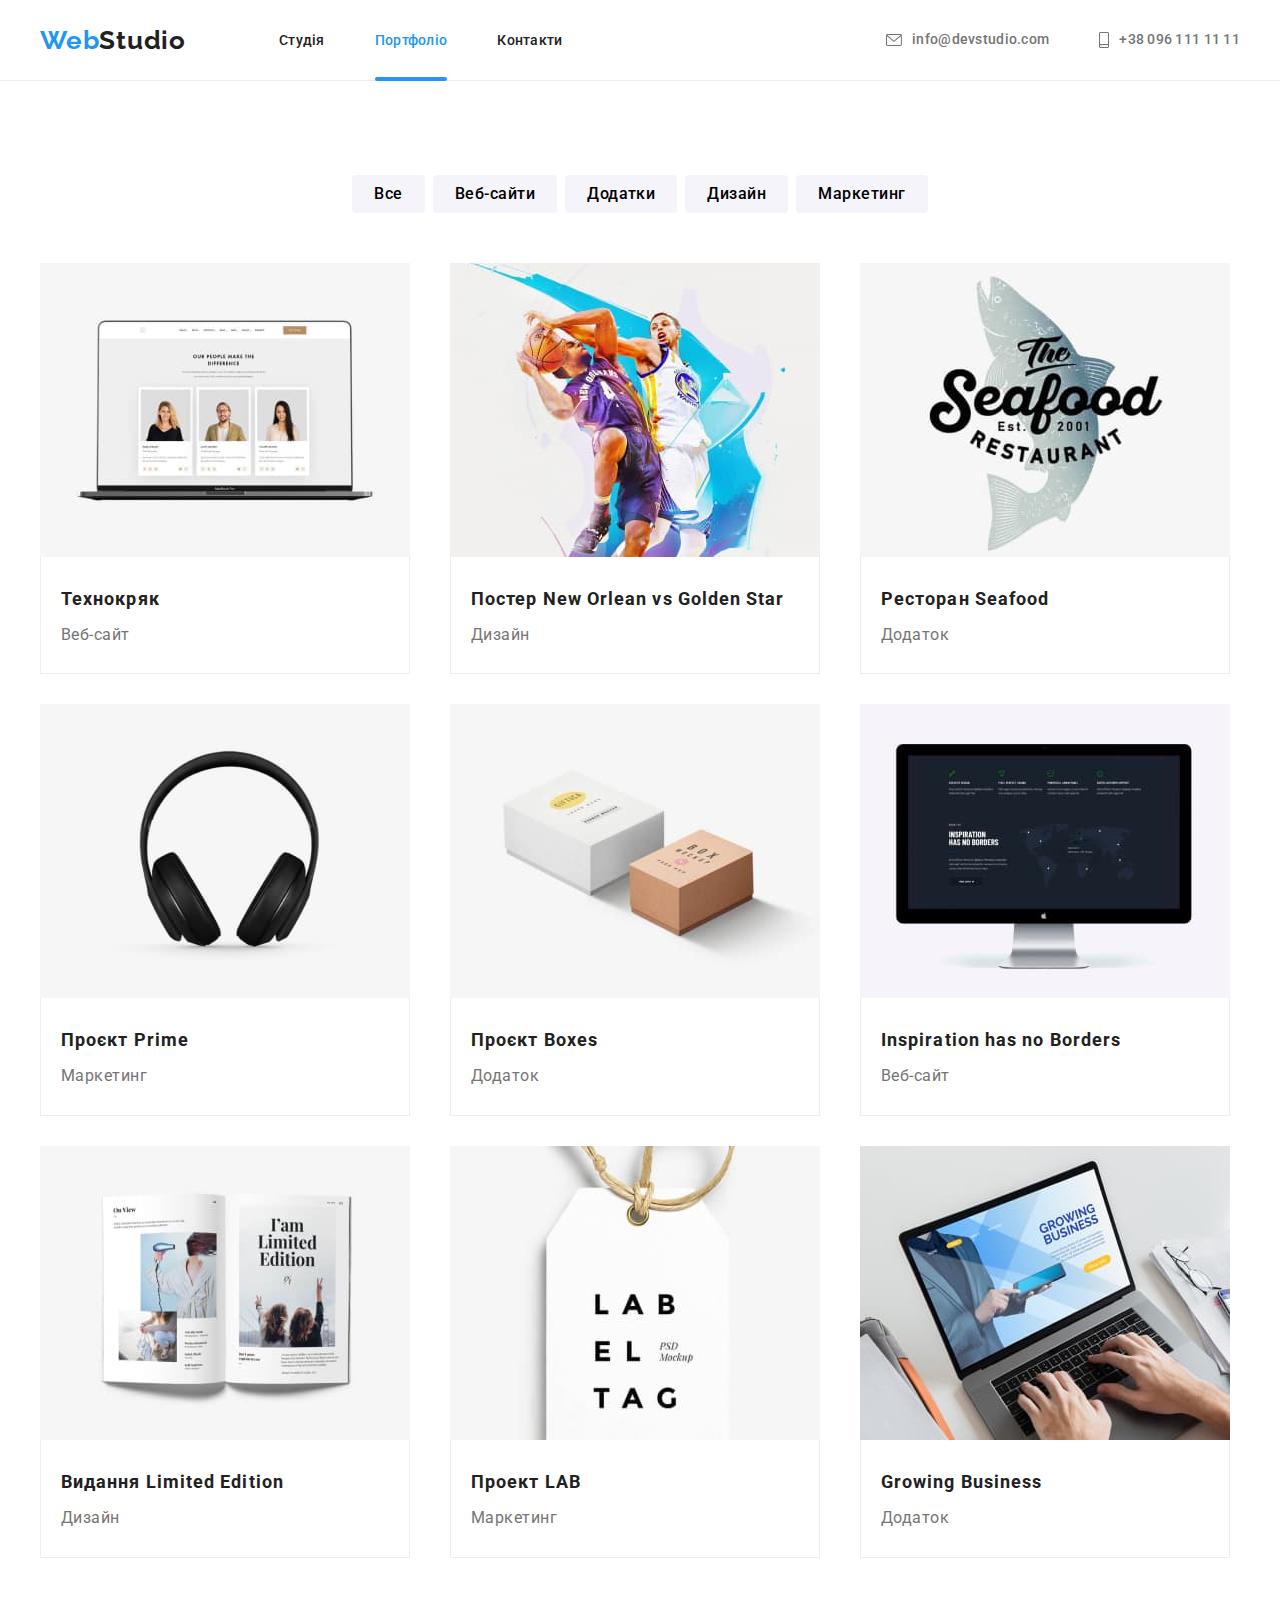
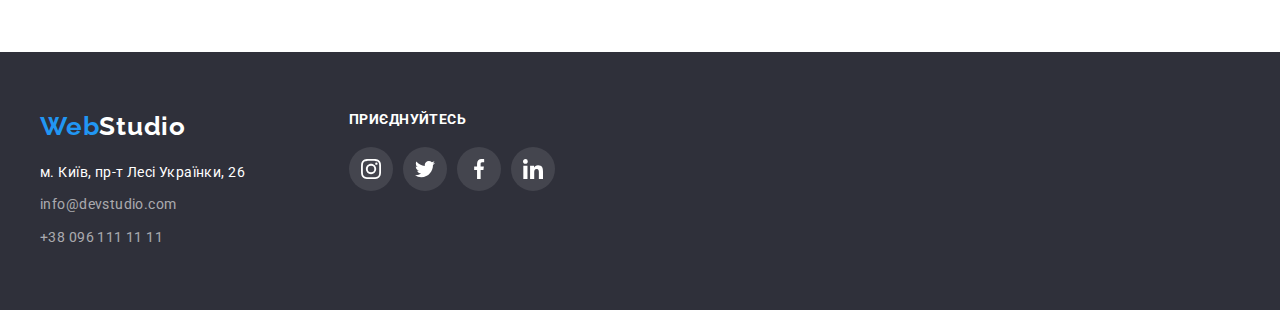
==== commit 0a2cb1b0: "Small fixes" ====
--- a/portfolio.html
+++ b/portfolio.html
@@ -4,7 +4,6 @@
     <meta charset="UTF-8" />
     <meta http-equiv="X-UA-Compatible" content="IE=edge" />
     <meta name="viewport" content="width=device-width, initial-scale=1.0" />
-    <link href="/css/styles.css" rel="stylesheet" />
 
     <title>HTML+CSS Bootcamp</title>
 
@@ -13,20 +12,22 @@
       href="https://cdnjs.cloudflare.com/ajax/libs/modern-normalize/1.0.0/modern-normalize.min.css"
     />
 
-    <link href="/css/styles.css" rel="stylesheet" />
+    <link href="https://fonts.googleapis.com/css2?family=Raleway:wght@700&family=Roboto:wght@400;500;700;900&display=swap" rel="stylesheet" />
+    <link href="css/styles.css" rel="stylesheet" />
   </head>
+
   <body>
     <header class="header">
       <div class="container navbar">
-        <a href="/" class="logo"><span>Web</span>Studio</a>
+        <a href="index.html" class="logo"><span>Web</span>Studio</a>
 
         <nav>
           <ul class="nav-list">
             <li class="nav-item">
-              <a href="/" class="nav-link">Студія</a>
+              <a href="index.html" class="nav-link">Студія</a>
             </li>
             <li class="nav-item">
-              <a href="/portfolio.html" class="nav-link active">Портфоліо</a>
+              <a href="portfolio.html" class="nav-link active">Портфоліо</a>
             </li>
             <li class="nav-item">
               <a href="#" class="nav-link">Контакти</a>
@@ -34,26 +35,31 @@
           </ul>
         </nav>
 
-        <div class="contacts">
-          <a href="mailto:info@devstudio.com" class="contacts-link">
-            <svg width="16" height="12" class="contacts-icon">
-              <use href="/images/icons.svg#icon-envelope"></use>
-            </svg>
-            info@devstudio.com
-          </a>
-          <a href="tel:+380961111111" class="contacts-link">
-            <svg width="10" height="16" class="contacts-icon">
-              <use href="/images/icons.svg#icon-smartphone"></use>
-            </svg>
-            +38 096 111 11 11
-          </a>
-        </div>
+        <ul class="contacts-list">
+          <li class="contacts-item">
+            <a href="mailto:info@devstudio.com" class="contacts-link">
+              <svg width="16" height="12" class="contacts-icon">
+                <use href="images/icons.svg#icon-envelope"></use>
+              </svg>
+              info@devstudio.com
+            </a>
+          </li>
+          <li class="contacts-item">
+            <a href="tel:+380961111111" class="contacts-link">
+              <svg width="10" height="16" class="contacts-icon">
+                <use href="images/icons.svg#icon-smartphone"></use>
+              </svg>
+              +38 096 111 11 11
+            </a>
+          </li>
+        </ul>
       </div>
     </header>
 
     <main>
       <section class="portfolio section">
         <div class="container">
+          <h2 class="section-title" style="display: none">Наші роботи</h2>
           <ul class="controls-list">
             <li class="controls-item">
               <button class="btn btn-secondary">Все</button>
@@ -88,8 +94,8 @@
                     отримати вичерпні відомості про компанію чи приватну особу.
                   </div>
                 </div>
-                <div class="project-info">
-                  <p class="project-name">Технокряк</p>
+                <div class="project-content">
+                  <h3 class="project-name">Технокряк</h3>
                   <p class="project-type">Веб-сайт</p>
                 </div>
               </a>
@@ -109,8 +115,8 @@
                     отримати вичерпні відомості про компанію чи приватну особу.
                   </div>
                 </div>
-                <div class="project-info">
-                  <p class="project-name">Постер New Orlean vs Golden Star</p>
+                <div class="project-content">
+                  <h3 class="project-name">Постер New Orlean vs Golden Star</h3>
                   <p class="project-type">Дизайн</p>
                 </div>
               </a>
@@ -130,8 +136,8 @@
                     отримати вичерпні відомості про компанію чи приватну особу.
                   </div>
                 </div>
-                <div class="project-info">
-                  <p class="project-name">Ресторан Seafood</p>
+                <div class="project-content">
+                  <h3 class="project-name">Ресторан Seafood</h3>
                   <p class="project-type">Додаток</p>
                 </div>
               </a>
@@ -151,8 +157,8 @@
                     отримати вичерпні відомості про компанію чи приватну особу.
                   </div>
                 </div>
-                <div class="project-info">
-                  <p class="project-name">Проєкт Prime</p>
+                <div class="project-content">
+                  <h3 class="project-name">Проєкт Prime</h3>
                   <p class="project-type">Маркетинг</p>
                 </div>
               </a>
@@ -172,8 +178,8 @@
                     отримати вичерпні відомості про компанію чи приватну особу.
                   </div>
                 </div>
-                <div class="project-info">
-                  <p class="project-name">Проєкт Boxes</p>
+                <div class="project-content">
+                  <h3 class="project-name">Проєкт Boxes</h3>
                   <p class="project-type">Додаток</p>
                 </div>
               </a>
@@ -193,8 +199,8 @@
                     отримати вичерпні відомості про компанію чи приватну особу.
                   </div>
                 </div>
-                <div class="project-info">
-                  <p class="project-name">Inspiration has no Borders</p>
+                <div class="project-content">
+                  <h3 class="project-name">Inspiration has no Borders</h3>
                   <p class="project-type">Веб-сайт</p>
                 </div>
               </a>
@@ -214,8 +220,8 @@
                     отримати вичерпні відомості про компанію чи приватну особу.
                   </div>
                 </div>
-                <div class="project-info">
-                  <p class="project-name">Видання Limited Edition</p>
+                <div class="project-content">
+                  <h3 class="project-name">Видання Limited Edition</h3>
                   <p class="project-type">Дизайн</p>
                 </div>
               </a>
@@ -235,8 +241,8 @@
                     отримати вичерпні відомості про компанію чи приватну особу.
                   </div>
                 </div>
-                <div class="project-info">
-                  <p class="project-name">Проект LAB</p>
+                <div class="project-content">
+                  <h3 class="project-name">Проект LAB</h3>
                   <p class="project-type">Маркетинг</p>
                 </div>
               </a>
@@ -256,8 +262,8 @@
                     отримати вичерпні відомості про компанію чи приватну особу.
                   </div>
                 </div>
-                <div class="project-info">
-                  <p class="project-name">Growing Business</p>
+                <div class="project-content">
+                  <h3 class="project-name">Growing Business</h3>
                   <p class="project-type">Додаток</p>
                 </div>
               </a>
@@ -270,15 +276,11 @@
     <footer class="footer">
       <div class="container footer-content">
         <div class="contacts-info">
-          <a href="/" class="logo"><span>Web</span>Studio</a>
+          <a href="index.html" class="logo"><span>Web</span>Studio</a>
           <address>
             <p class="footer-text">м. Київ, пр-т Лесі Українки, 26</p>
-            <a href="mailto:info@devstudio.com" class="footer-link">
-              info@devstudio.com
-            </a>
-            <a href="tel:+380961111111" class="footer-link">
-              +38 096 111 11 11
-            </a>
+            <a href="mailto:info@devstudio.com" class="footer-link">info@devstudio.com</a>
+            <a href="tel:+380961111111" class="footer-link">+38 096 111 11 11</a>
           </address>
         </div>
 
@@ -288,28 +290,28 @@
             <li class="social-links-item">
               <a href="#" class="social-link flex">
                 <svg width="20" height="20" class="social-icon">
-                  <use href="/images/icons.svg#icon-instagram"></use>
+                  <use href="images/icons.svg#icon-instagram"></use>
                 </svg>
               </a>
             </li>
             <li class="social-links-item">
               <a href="#" class="social-link flex">
                 <svg width="20" height="20" class="social-icon">
-                  <use href="/images/icons.svg#icon-twitter"></use>
+                  <use href="images/icons.svg#icon-twitter"></use>
                 </svg>
               </a>
             </li>
             <li class="social-links-item">
               <a href="#" class="social-link flex">
                 <svg width="20" height="20" class="social-icon">
-                  <use href="/images/icons.svg#icon-facebook"></use>
+                  <use href="images/icons.svg#icon-facebook"></use>
                 </svg>
               </a>
             </li>
             <li class="social-links-item">
               <a href="#" class="social-link flex">
                 <svg width="20" height="20" class="social-icon">
-                  <use href="/images/icons.svg#icon-linkedin"></use>
+                  <use href="images/icons.svg#icon-linkedin"></use>
                 </svg>
               </a>
             </li>
--- a/css/styles.css
+++ b/css/styles.css
@@ -1,5 +1,3 @@
-@import url("https://fonts.googleapis.com/css2?family=Raleway:wght@700&family=Roboto:wght@400;500;700;900&display=swap");
-
 /* CSS variables */
 :root {
   --color-blue: #2196f3;
@@ -27,8 +25,7 @@
 h5,
 h6,
 p,
-ul,
-figure {
+ul {
   margin: 0;
 }
 
@@ -93,6 +90,13 @@
   line-height: 1.8;
   letter-spacing: 0.06em;
   padding: 10px 32px;
+  box-shadow: 0px 4px 4px rgba(0, 0, 0, 0.15);
+  border-radius: 4px;
+}
+
+.btn-primary:hover,
+.btn-primary:focus {
+  background-color: #188CE8;
 }
 
 .btn-secondary {
@@ -180,9 +184,13 @@
   background-color: var(--color-blue);
 }
 
-.contacts {
+.contacts-list {
   margin-left: auto;
   display: flex;
+}
+
+.contacts-item:not(:last-child) {
+  margin-right: 50px;
 }
 
 .contacts-link {
@@ -193,10 +201,6 @@
   display: flex;
   align-items: center;
   transition: color 250ms cubic-bezier(0.4, 0, 0.2, 1);
-}
-
-.contacts-link:not(:last-child) {
-  margin-right: 50px;
 }
 
 .contacts-link:hover,
@@ -219,14 +223,14 @@
 .main {
   background-color: #2f303a;
   background: linear-gradient(rgba(47, 48, 58, 0.4), rgba(47, 48, 58, 0.4)),
-    url("/images/main-background.jpg");
+    url("../images/main-background.jpg");
   background-size: cover;
   background-repeat: no-repeat;
   padding: 200px 15px;
   text-align: center;
 }
 
-.main h1 {
+.main-title {
   font-size: 44px;
   font-weight: 900;
   line-height: 1.3;
@@ -294,7 +298,7 @@
   margin-right: 30px;
 }
 
-.gallery-text {
+.gallery-content {
   position: absolute;
   bottom: 0;
   padding: 27px 15px;
@@ -327,7 +331,7 @@
   border-radius: 0 0 4px 4px;
 }
 
-.team-item figcaption {
+.team-content {
   padding: 30px 15px;
   background-color: var(--color-white);
   border-radius: 0 0 4px 4px;
@@ -397,13 +401,11 @@
 }
 
 .project-item {
-  border: 1px solid #eeeeee;
   max-width: 370px;
 }
 
-.project-link:hover figure,
-.project-link:focus figure {
-  overflow: hidden;
+.project-item:hover,
+.project-item:focus {
   box-shadow: 0px 1px 1px rgba(0, 0, 0, 0.12), 0px 4px 4px rgba(0, 0, 0, 0.06),
     1px 4px 6px rgba(0, 0, 0, 0.16);
 }
@@ -413,7 +415,9 @@
   color: var(--color-dark);
 }
 
-.project-info {
+.project-content {
+  border: 1px solid #eeeeee;
+  border-top: none;
   padding: 24px 20px;
 }
 
@@ -532,7 +536,7 @@
 
 .is-hidden {
   opacity: 0;
-  visibility: 0;
+  visibility: hidden;
   pointer-events: none;
 }
 
